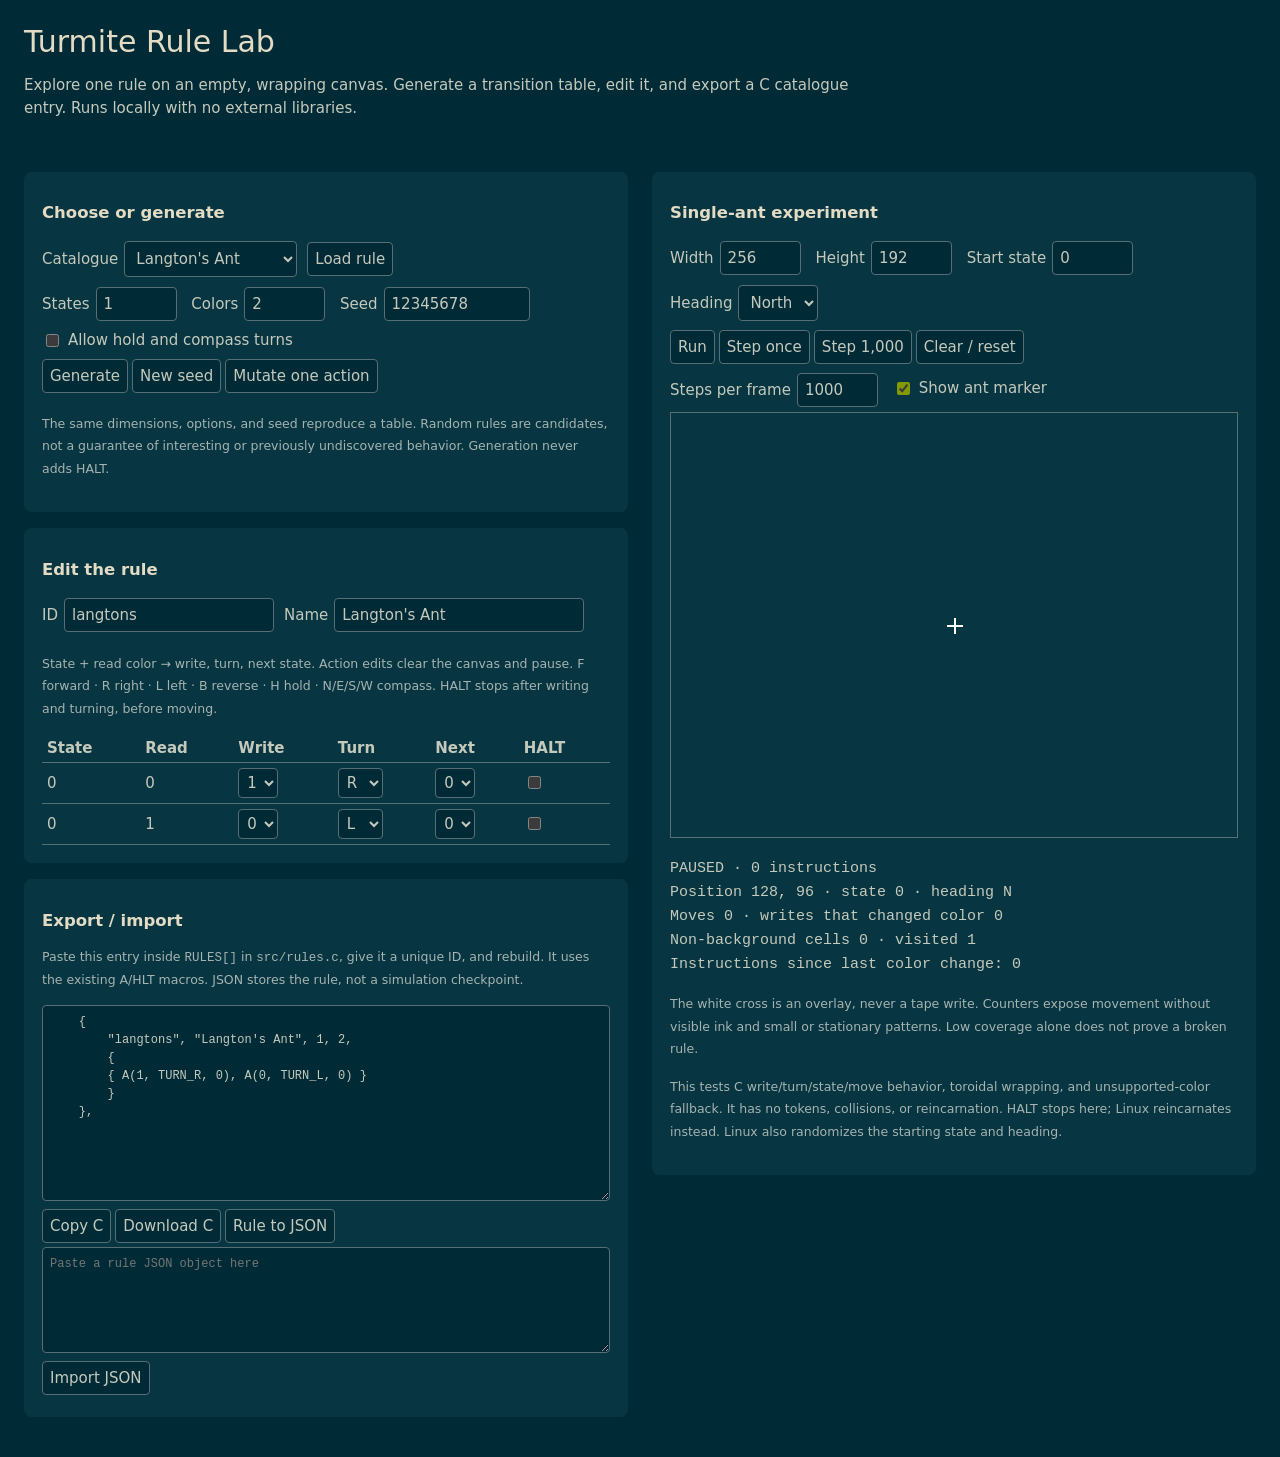
==== rule-lab.html @ 033d933b "Rule Laboratory addition" ====
<!doctype html>
<html lang="en">
<meta charset="utf-8">
<meta name="viewport" content="width=device-width, initial-scale=1">
<title>Turmite Rule Lab</title>
<style>
  :root { color-scheme:dark; font:15px system-ui,sans-serif; background:#002b36; color:#c5c9bc }
  body { margin:0 auto; padding:24px; max-width:1500px }
  h1 { margin:0; color:#e3dbc4; font-weight:500 } h2 { font-size:1.1rem; color:#e3dbc4 }
  p { line-height:1.5; max-width:90ch } main { display:grid; grid-template-columns:minmax(320px,1fr) minmax(340px,1fr); gap:24px }
  section { background:#073642; padding:18px; border-radius:8px; margin-bottom:16px }
  label { display:inline-flex; gap:6px; align-items:center; margin:5px 10px 5px 0; flex-wrap:wrap }
  input,select,button,textarea { font:inherit; color:inherit; background:#002b36; border:1px solid #586e75; border-radius:4px; padding:7px }
  input[type=number] { width:65px } button { cursor:pointer; margin:4px 4px 4px 0 } button:hover { border-color:#b58900 }
  :focus-visible { outline:2px solid #b58900; outline-offset:2px } input[type=checkbox] { accent-color:#859900 }
  canvas { width:100%; image-rendering:pixelated; background:#073642; border:1px solid #586e75; box-sizing:border-box }
  textarea { width:100%; box-sizing:border-box; font:12px/1.5 monospace; resize:vertical }
  table { border-collapse:collapse; width:100% } td,th { text-align:left; padding:5px; border-bottom:1px solid #586e75 }
  table select { padding:4px } .scroll { max-height:430px; overflow:auto }
  #status { font-family:monospace; white-space:pre-wrap; line-height:1.6 }
  #message { min-height:1.5em; color:#e5bd66 } small { color:#a6b3b1 }
  @media(max-width:850px) { main { grid-template-columns:1fr } body { padding:12px } }
</style>
<h1>Turmite Rule Lab</h1>
<p>Explore one rule on an empty, wrapping canvas. Generate a transition table, edit it, and export a C catalogue entry. Runs locally with no external libraries.</p>
<p id="message" role="status" aria-live="polite"></p>
<main><div>
<section>
  <h2>Choose or generate</h2>
  <label>Catalogue <select id="preset"></select></label><button id="load">Load rule</button><br>
  <label>States <input id="states" type="number" min="1" max="4" value="2"></label>
  <label>Colors <input id="colors" type="number" min="1" max="6" value="6"></label>
  <label>Seed <input id="seed" value="12345678" size="12"></label>
  <label><input id="extended" type="checkbox">Allow hold and compass turns</label><br>
  <button id="generate">Generate</button><button id="newseed">New seed</button><button id="mutate">Mutate one action</button>
  <p><small>The same dimensions, options, and seed reproduce a table. Random rules are candidates, not a guarantee of interesting or previously undiscovered behavior. Generation never adds HALT.</small></p>
</section>
<section>
  <h2>Edit the rule</h2>
  <label>ID <input id="ruleid" size="20"></label><label>Name <input id="rulename" size="25"></label>
  <p><small>State + read color → write, turn, next state. Action edits clear the canvas and pause. F forward · R right · L left · B reverse · H hold · N/E/S/W compass. HALT stops after writing and turning, before moving.</small></p>
  <div class="scroll"><table><thead><tr><th>State</th><th>Read</th><th>Write</th><th>Turn</th><th>Next</th><th>HALT</th></tr></thead><tbody id="actions"></tbody></table></div>
</section>
<section>
  <h2>Export / import</h2>
  <p><small>Paste this entry inside <code>RULES[]</code> in <code>src/rules.c</code>, give it a unique ID, and rebuild. It uses the existing A/HLT macros. JSON stores the rule, not a simulation checkpoint.</small></p>
  <textarea id="coutput" rows="10" readonly aria-label="C rule initializer"></textarea>
  <button id="copy">Copy C</button><button id="download">Download C</button><button id="jsonexport">Rule to JSON</button>
  <textarea id="json" rows="5" aria-label="Rule JSON" placeholder="Paste a rule JSON object here"></textarea>
  <button id="jsonimport">Import JSON</button>
</section>
</div><div>
<section>
  <h2>Single-ant experiment</h2>
  <label>Width <input id="width" type="number" min="16" max="1024" value="256"></label>
  <label>Height <input id="height" type="number" min="16" max="1024" value="192"></label>
  <label>Start state <input id="startstate" type="number" min="0" max="3" value="0"></label>
  <label>Heading <select id="heading"><option value="0">North</option><option value="1">East</option><option value="2">South</option><option value="3">West</option></select></label>
  <div><button id="run">Run</button><button id="step">Step once</button><button id="batch">Step 1,000</button><button id="reset">Clear / reset</button></div>
  <label>Steps per frame <input id="speed" type="number" min="1" max="100000" value="1000"></label>
  <label><input id="marker" type="checkbox" checked>Show ant marker</label>
  <canvas id="canvas" width="256" height="192" aria-label="Single turmite canvas"></canvas>
  <p id="status" aria-live="off"></p>
  <p><small>The white cross is an overlay, never a tape write. Counters expose movement without visible ink and small or stationary patterns. Low coverage alone does not prove a broken rule.</small></p>
  <p><small>This tests C write/turn/state/move behavior, toroidal wrapping, and unsupported-color fallback. It has no tokens, collisions, or reincarnation. HALT stops here; Linux reincarnates instead. Linux also randomizes the starting state and heading.</small></p>
</section>
</div></main>
<script src="tools/rule-catalog.js"></script>
<script src="tools/rule-engine.js"></script>
<script src="tools/rule-lab.js"></script>
</html>
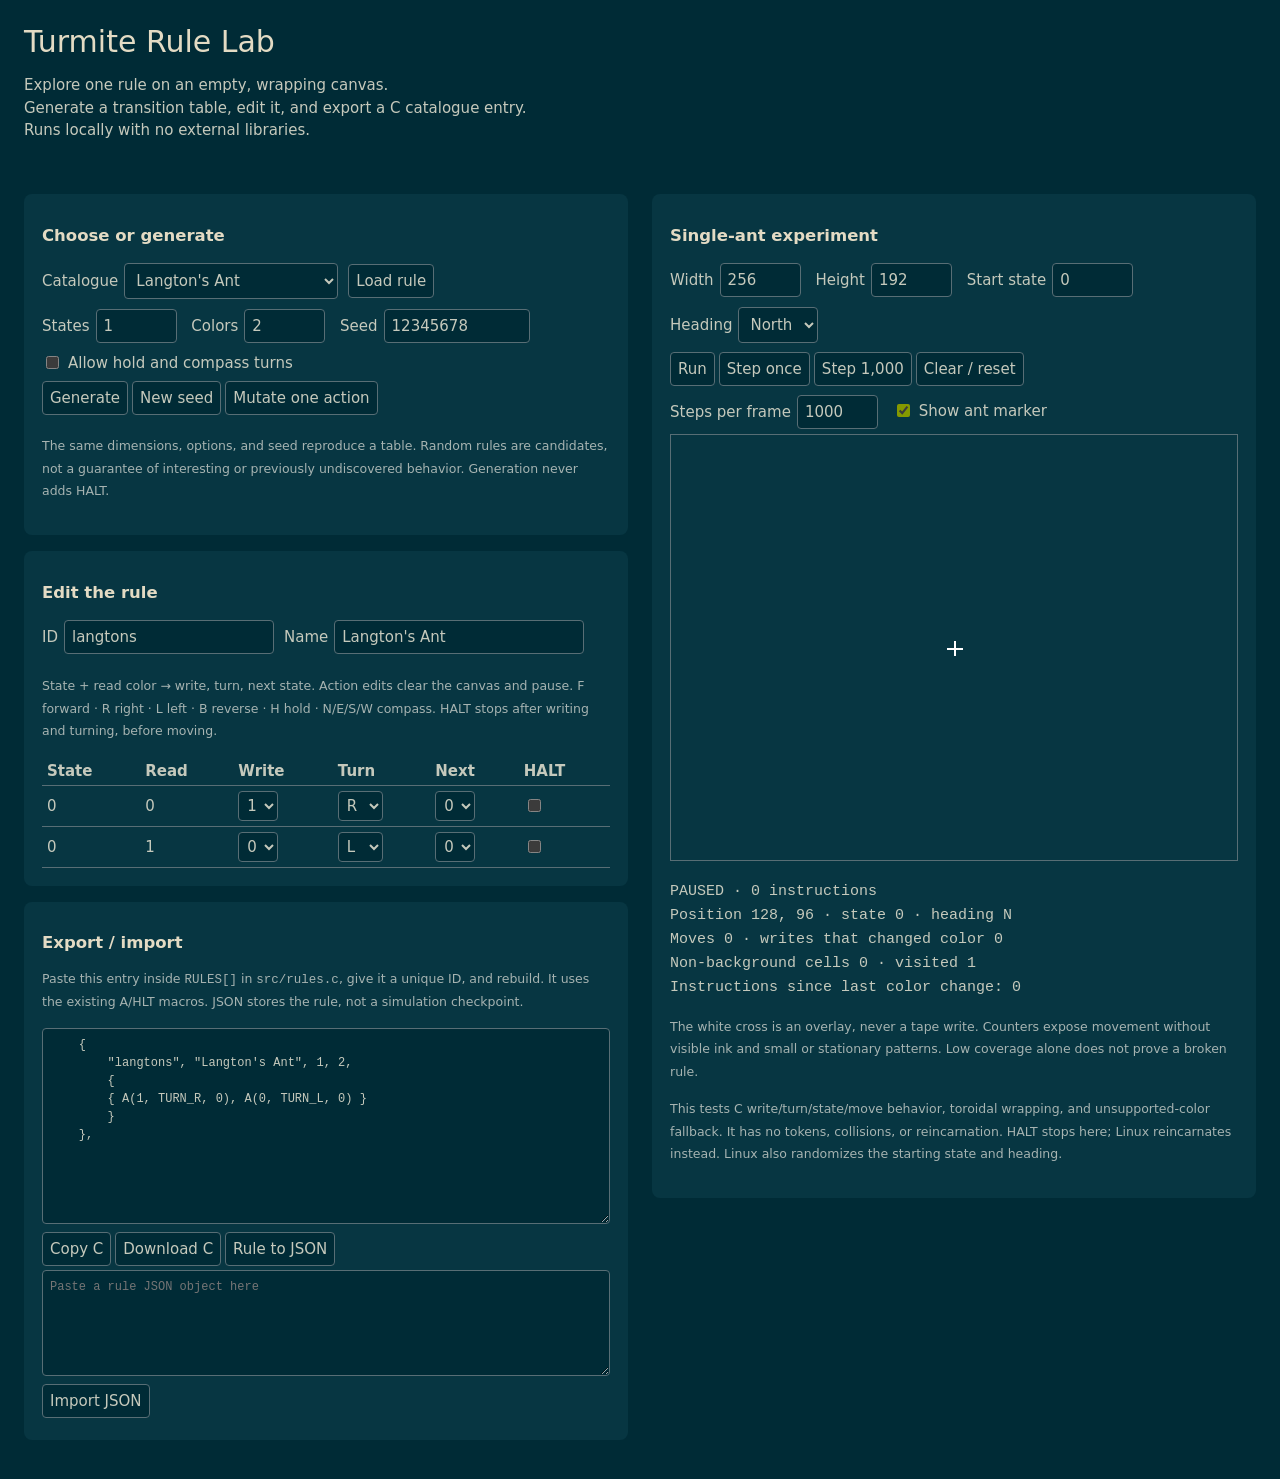
==== commit 5d953cbd: "Add cell size option and update related documentation" ====
--- a/rule-lab.html
+++ b/rule-lab.html
@@ -22,7 +22,7 @@
   @media(max-width:850px) { main { grid-template-columns:1fr } body { padding:12px } }
 </style>
 <h1>Turmite Rule Lab</h1>
-<p>Explore one rule on an empty, wrapping canvas. Generate a transition table, edit it, and export a C catalogue entry. Runs locally with no external libraries.</p>
+<p>Explore one rule on an empty, wrapping canvas.<br>Generate a transition table, edit it, and export a C catalogue entry.<br>Runs locally with no external libraries.</p>
 <p id="message" role="status" aria-live="polite"></p>
 <main><div>
 <section>
